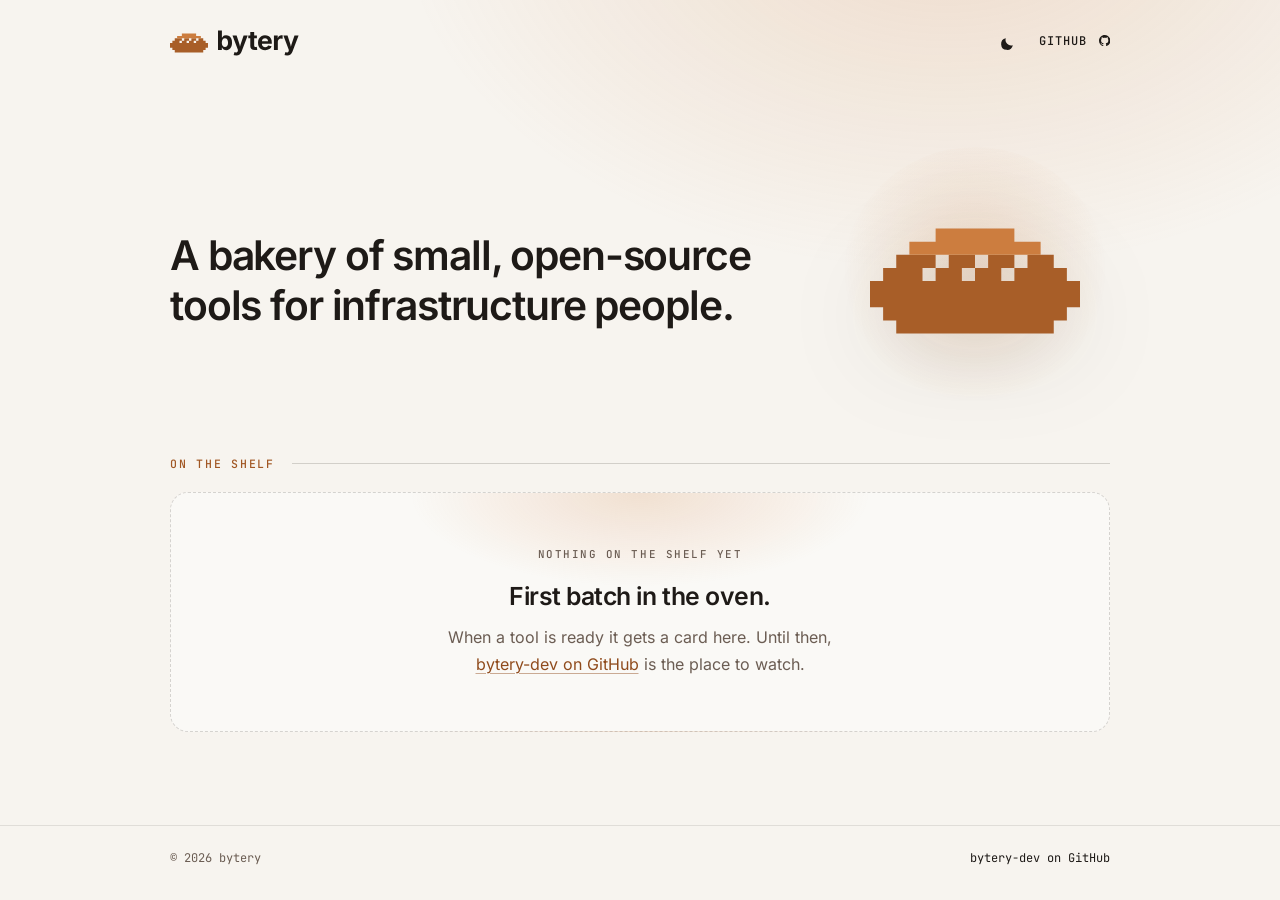
==== index.html @ 999999ab "bytery.dev: the bakery's storefront Static site: one page, one 404, self-hosted fonts, light/dark th" ====
<!doctype html>
<html lang="en">
<head>
<meta charset="utf-8">
<meta name="viewport" content="width=device-width, initial-scale=1">
<title>bytery — a bakery of bytes</title>
<meta name="description" content="bytery is where Matheus Moraes bakes small open-source tools, mostly for infrastructure people.">
<link rel="canonical" href="https://bytery.dev/">
<meta name="theme-color" content="#F7F4EF" media="(prefers-color-scheme: light)">
<meta name="theme-color" content="#1E1A17" media="(prefers-color-scheme: dark)">
<meta property="og:type" content="website">
<meta property="og:site_name" content="bytery">
<meta property="og:title" content="bytery — a bakery of bytes">
<meta property="og:description" content="Small, open-source tools for infrastructure people, baked by Matheus Moraes.">
<meta property="og:url" content="https://bytery.dev/">
<meta property="og:image" content="https://bytery.dev/assets/img/og-1200x630.png">
<meta property="og:image:width" content="1200">
<meta property="og:image:height" content="630">
<meta property="og:image:alt" content="The bytery logo: a pixel loaf beside the word bytery and the tagline a bakery of bytes.">
<meta name="twitter:card" content="summary_large_image">
<link rel="icon" href="favicon.ico" sizes="32x32">
<link rel="icon" href="favicon.svg" type="image/svg+xml">
<link rel="apple-touch-icon" href="apple-touch-icon.png">
<link rel="manifest" href="manifest.json">
<link rel="preload" href="assets/fonts/inter-latin.woff2" as="font" type="font/woff2" crossorigin>
<link rel="stylesheet" href="assets/site.css">
</head>
<body>
<a class="skip" href="#main">Skip to content</a>

<header class="site-head">
  <div class="wrap">
    <a class="brand" href="./" aria-label="bytery, home">
      <img class="for-light" src="assets/img/lockup-plain.svg" width="163" height="48" alt="bytery">
      <img class="for-dark" src="assets/img/lockup-plain-dark.svg" width="163" height="48" alt="">
    </a>
    <nav class="site-nav" aria-label="Elsewhere">
      <button class="theme-toggle" type="button" aria-label="Switch to dark theme">
        <svg class="for-light" viewBox="0 0 16 16" aria-hidden="true" focusable="false"><path d="M12.8 10.2A5.6 5.6 0 0 1 5.8 3.2a5.9 5.9 0 1 0 7 7z"/></svg>
        <svg class="for-dark" viewBox="0 0 16 16" aria-hidden="true" focusable="false"><circle cx="8" cy="8" r="3.1"/><path d="M8 1.1v1.7M8 13.2v1.7M1.1 8h1.7M13.2 8h1.7M3.1 3.1l1.2 1.2M11.7 11.7l1.2 1.2M12.9 3.1l-1.2 1.2M4.3 11.7l-1.2 1.2" fill="none" stroke="currentColor" stroke-width="1.3" stroke-linecap="round"/></svg>
      </button>
      <a href="https://github.com/bytery-dev">GitHub <svg class="gh-icon" viewBox="0 0 16 16" aria-hidden="true" focusable="false"><path d="M8 0C3.58 0 0 3.58 0 8c0 3.54 2.29 6.53 5.47 7.59.4.07.55-.17.55-.38 0-.19-.01-.82-.01-1.49-2.01.37-2.53-.49-2.69-.94-.09-.23-.48-.94-.82-1.13-.28-.15-.68-.52-.01-.53.63-.01 1.08.58 1.23.82.72 1.21 1.87.87 2.33.66.07-.52.28-.87.51-1.07-1.78-.2-3.64-.89-3.64-3.95 0-.87.31-1.59.82-2.15-.08-.2-.36-1.02.08-2.12 0 0 .67-.21 2.2.82.64-.18 1.32-.27 2-.27s1.36.09 2 .27c1.53-1.04 2.2-.82 2.2-.82.44 1.1.16 1.92.08 2.12.51.56.82 1.27.82 2.15 0 3.07-1.87 3.75-3.65 3.95.29.25.54.73.54 1.48 0 1.07-.01 1.93-.01 2.2 0 .21.15.46.55.38A8.01 8.01 0 0 0 16 8c0-4.42-3.58-8-8-8z"/></svg></a>
    </nav>
  </div>
</header>

<main id="main" class="wrap">
  <section class="hero">
    <h1>A bakery of small, open-source tools for infrastructure people.</h1>
    <div class="hero-mark" aria-hidden="true">
      <img class="for-light" src="assets/img/symbol.svg" width="200" height="200" alt="">
      <img class="for-dark" src="assets/img/symbol-dark.svg" width="200" height="200" alt="">
    </div>
  </section>

  <section class="shelf" aria-labelledby="shelf-title">
    <div class="shelf-head">
      <h2 id="shelf-title">On the shelf</h2>
      <span class="shelf-rule" aria-hidden="true"></span>
    </div>
    <div class="empty">
      <p class="empty-kicker">Nothing on the shelf yet</p>
      <p class="empty-title">First batch in the oven.</p>
      <p class="empty-note">When a tool is ready it gets a card here. Until then,
        <a href="https://github.com/bytery-dev">bytery-dev on GitHub</a> is the place to watch.</p>
    </div>
  </section>
</main>

<footer class="site-foot">
  <div class="wrap">
    <p>&copy; 2026 bytery</p>
    <p><a href="https://github.com/bytery-dev">bytery-dev on GitHub</a></p>
  </div>
</footer>

<script>
(() => {
  const root = document.documentElement;
  const key = "bytery-theme";
  const media = matchMedia("(prefers-color-scheme: dark)");
  const saved = () => { try { return localStorage.getItem(key); } catch { return null; } };
  const stored = saved();
  if (stored === "light" || stored === "dark") root.dataset.theme = stored;
  const effective = () => root.dataset.theme || (media.matches ? "dark" : "light");
  const metas = [...document.querySelectorAll('meta[name="theme-color"]')].map((m) => [m, m.media]);
  const buttons = document.querySelectorAll(".theme-toggle");
  const paint = () => {
    const dark = effective() === "dark";
    metas.forEach(([m, query]) => {
      const isDark = /dark/.test(query);
      m.media = root.dataset.theme ? (isDark === dark ? "all" : "not all") : query;
      m.content = isDark ? "#1E1A17" : "#F7F4EF";
    });
    buttons.forEach((b) => b.setAttribute("aria-label", dark ? "Switch to light theme" : "Switch to dark theme"));
  };
  paint();
  buttons.forEach((b) => b.addEventListener("click", () => {
    const next = effective() === "dark" ? "light" : "dark";
    root.dataset.theme = next;
    try { localStorage.setItem(key, next); } catch {}
    paint();
  }));
  media.addEventListener("change", () => { if (!saved()) paint(); });
})();
</script>
</body>
</html>
---- assets/site.css ----
/* bytery.dev — hand-written, no build step.
   Palette and type rules: projects/Bytery/brand/bytery/README.md */

@font-face {
  font-family: "Inter";
  font-style: normal;
  font-weight: 400 700;
  font-display: swap;
  src: url("fonts/inter-latin.woff2") format("woff2");
  unicode-range: U+0000-00FF, U+0131, U+0152-0153, U+02BB-02BC, U+02C6, U+02DA,
    U+02DC, U+0304, U+0308, U+0329, U+2000-206F, U+20AC, U+2122, U+2191, U+2193,
    U+2212, U+2215, U+FEFF, U+FFFD;
}
@font-face {
  font-family: "JetBrains Mono";
  font-style: normal;
  font-weight: 400 600;
  font-display: swap;
  src: url("fonts/jetbrains-mono-latin.woff2") format("woff2");
  unicode-range: U+0000-00FF, U+0131, U+0152-0153, U+02BB-02BC, U+02C6, U+02DA,
    U+02DC, U+0304, U+0308, U+0329, U+2000-206F, U+20AC, U+2122, U+2191, U+2193,
    U+2212, U+2215, U+FEFF, U+FFFD;
}

:root {
  color-scheme: light;
  --paper: #f7f4ef;
  --ink: #1e1a17;
  --crust: #a15724;     /* brand #A85E28, darkened to 4.9:1 on the off-white paper */
  --crown: #cc7d3f;
  --link: #8f4b1c;      /* 6.0:1 on paper; body text stays off the 4.5:1 crust */
  --muted: #6b5d53;     /* 5.8:1 on paper */
  --line: rgba(30, 26, 23, 0.17);
  --line-soft: rgba(30, 26, 23, 0.1);
  --card: rgba(255, 255, 255, 0.42);
  --glow: rgba(204, 125, 63, 0.2);
  --mark-shadow: 0 22px 44px rgba(30, 26, 23, 0.1);
}

/* Dark, unless the theme toggle has forced light. */
@media (prefers-color-scheme: dark) {
  :root:not([data-theme="light"]) {
    color-scheme: dark;
    --paper: #1e1a17;
    --ink: #f6efe3;
    --crust: #d9894a;      /* 6.3:1 on ink */
    --crown: #eba867;
    --link: #d9894a;
    --muted: #cbbfaf;      /* 9.5:1 on ink */
    --line: rgba(246, 239, 227, 0.2);
    --line-soft: rgba(246, 239, 227, 0.11);
    --card: rgba(246, 239, 227, 0.045);
    --glow: rgba(217, 137, 74, 0.16);
    --mark-shadow: 0 22px 44px rgba(0, 0, 0, 0.35);
  }
}

/* Dark, forced by the theme toggle. */
:root[data-theme="dark"] {
  color-scheme: dark;
  --paper: #1e1a17;
  --ink: #f6efe3;
  --crust: #d9894a;
  --crown: #eba867;
  --link: #d9894a;
  --muted: #cbbfaf;
  --line: rgba(246, 239, 227, 0.2);
  --line-soft: rgba(246, 239, 227, 0.11);
  --card: rgba(246, 239, 227, 0.045);
  --glow: rgba(217, 137, 74, 0.16);
  --mark-shadow: 0 22px 44px rgba(0, 0, 0, 0.35);
}

/* Theme-aware art: one of each pair is shown, CSS-only, so the site still
   follows the system theme with JavaScript switched off. */
.for-dark { display: none; }
@media (prefers-color-scheme: dark) {
  :root:not([data-theme="light"]) .for-light { display: none; }
  :root:not([data-theme="light"]) .for-dark { display: inline; }
}
:root[data-theme="dark"] .for-light { display: none; }
:root[data-theme="dark"] .for-dark { display: inline; }

*,
*::before,
*::after { box-sizing: border-box; }

html { -webkit-text-size-adjust: 100%; }

body {
  margin: 0;
  min-height: 100vh;
  display: flex;
  flex-direction: column;
  background: var(--paper);
  color: var(--ink);
  font: 400 1rem/1.65 "Inter", system-ui, -apple-system, "Segoe UI", sans-serif;
  font-synthesis-weight: none;
  text-rendering: optimizeLegibility;
  -webkit-font-smoothing: antialiased;
}

/* A warm light from the top right, like an oven door left ajar. */
body::before {
  content: "";
  position: fixed;
  inset: 0;
  z-index: -1;
  pointer-events: none;
  background: radial-gradient(820px 540px at 74% -10%, var(--glow), transparent 67%);
}

::selection { background: var(--crown); color: var(--ink); }

img { max-width: 100%; height: auto; }

a {
  color: var(--link);
  text-decoration-thickness: 1px;
  text-underline-offset: 0.18em;
  text-decoration-color: color-mix(in srgb, currentColor 45%, transparent);
  transition: color 0.15s ease, text-decoration-color 0.15s ease;
}
a:hover { text-decoration-color: currentColor; }
a:focus-visible {
  outline: 2px solid var(--ink);
  outline-offset: 3px;
  border-radius: 2px;
}

.wrap {
  width: min(100% - 2.75rem, 940px);
  margin-inline: auto;
}

.skip {
  position: absolute;
  left: -9999px;
  top: 0;
  background: var(--ink);
  color: var(--paper);
  padding: 0.65rem 1rem;
  border-radius: 8px;
  z-index: 20;
}
.skip:focus { left: 1rem; top: 1rem; }

/* Header ------------------------------------------------------------------ */

.site-head { padding-block: 1.5rem; }

.site-head .wrap {
  display: flex;
  align-items: center;
  justify-content: space-between;
  gap: 1.5rem;
}
.brand { display: inline-flex; line-height: 0; }
.brand img {
  height: clamp(30px, 4.4vw, 38px);
  width: auto;
}

.site-nav {
  display: flex;
  align-items: center;
  gap: 1.15rem;
}

.theme-toggle {
  display: inline-flex;
  align-items: center;
  justify-content: center;
  width: 1.6rem;
  height: 1.6rem;
  padding: 0;
  color: var(--ink);
  background: none;
  border: 0;
  border-radius: 4px;
  cursor: pointer;
  transition: color 0.15s ease;
}
.theme-toggle:hover { color: var(--link); }
.theme-toggle:focus-visible {
  outline: 2px solid var(--ink);
  outline-offset: 2px;
}
.theme-toggle svg {
  width: 1rem;
  height: 1rem;
  fill: currentColor;
}

.site-nav a {
  color: var(--ink);
  text-decoration: none;
  font: 500 0.75rem/1 "JetBrains Mono", ui-monospace, monospace;
  letter-spacing: 0.08em;
  text-transform: uppercase;
  white-space: nowrap;
  padding-bottom: 0.2rem;
  border-bottom: 1px solid transparent;
}
.site-nav a:hover { color: var(--link); border-bottom-color: var(--line); }
.site-nav .gh-icon {
  width: 0.95em;
  height: 0.95em;
  margin-left: 0.3em;
  vertical-align: -0.12em;
  fill: currentColor;
}

/* Hero -------------------------------------------------------------------- */

main { flex: 1; }

.hero {
  display: grid;
  grid-template-columns: minmax(0, 1fr) auto;
  align-items: center;
  gap: clamp(2rem, 7vw, 5.5rem);
  padding-block: clamp(3.25rem, 10vh, 6.5rem) clamp(3rem, 8vh, 5rem);
}

.hero h1 {
  margin: 0;
  max-width: 27ch;
  font-size: clamp(1.6rem, 3.6vw, 2.55rem);
  font-weight: 600;
  line-height: 1.22;
  letter-spacing: -0.028em;
  text-wrap: balance;
}

.hero h1 a { text-decoration-thickness: 2px; }

.hero-mark {
  position: relative;
  display: grid;
  place-items: center;
  width: clamp(150px, 22vw, 210px);
  /* reserve room for the halo (inset -14%) so it never widens the page */
  margin-inline-end: min(3.1vw, 30px);
  aspect-ratio: 1;
}
.hero-mark::before {
  content: "";
  position: absolute;
  inset: -14%;
  border-radius: 50%;
  background: radial-gradient(circle at 50% 46%, var(--glow), transparent 68%);
}
.hero-mark img {
  position: relative;
  width: 100%;
  filter: drop-shadow(var(--mark-shadow));
}

/* Shelf ------------------------------------------------------------------- */

.shelf { padding-bottom: clamp(3.5rem, 9vh, 6rem); }

.shelf-head {
  display: flex;
  align-items: center;
  gap: 1.1rem;
  margin-bottom: 1.4rem;
}
.shelf-head h2 {
  margin: 0;
  font: 500 0.72rem/1 "JetBrains Mono", ui-monospace, monospace;
  letter-spacing: 0.15em;
  text-transform: uppercase;
  color: var(--crust);
  white-space: nowrap;
}
.shelf-rule { flex: 1; height: 1px; background: var(--line); }

.empty {
  border: 1px dashed var(--line);
  border-radius: 18px;
  padding: clamp(2.25rem, 6vw, 3.4rem) clamp(1.35rem, 4vw, 2.5rem);
  text-align: center;
  background:
    radial-gradient(320px 130px at 50% 0%, var(--glow), transparent 72%),
    var(--card);
}

.empty-kicker {
  margin: 0 0 0.85rem;
  font: 500 0.68rem/1.4 "JetBrains Mono", ui-monospace, monospace;
  letter-spacing: 0.14em;
  text-transform: uppercase;
  color: var(--muted);
}
.empty-title {
  margin: 0 0 0.45rem;
  font-size: clamp(1.3rem, 2.4vw, 1.55rem);
  font-weight: 600;
  letter-spacing: -0.02em;
}
.empty-note {
  margin: 0 auto;
  max-width: 46ch;
  color: var(--muted);
  text-wrap: pretty;
}
.empty-note a { white-space: nowrap; }

/* 404 --------------------------------------------------------------------- */

.notfound {
  padding-block: clamp(4rem, 14vh, 9rem);
  max-width: 38rem;
}
.notfound-code {
  margin: 0 0 1.1rem;
  font: 500 0.72rem/1 "JetBrains Mono", ui-monospace, monospace;
  letter-spacing: 0.18em;
  color: var(--crust);
}
.notfound h1 {
  margin: 0 0 0.75rem;
  font-size: clamp(2rem, 6vw, 3.1rem);
  font-weight: 600;
  line-height: 1.08;
  letter-spacing: -0.035em;
}
.notfound-note { margin: 0 0 1.6rem; color: var(--muted); font-size: 1.05rem; }
.notfound-link { margin: 0; }
.notfound-link a { font-weight: 500; }

/* Footer ------------------------------------------------------------------ */

.site-foot {
  margin-top: auto;
  border-top: 1px solid var(--line-soft);
  padding-block: 1.4rem 2rem;
}
.site-foot .wrap {
  display: flex;
  flex-wrap: wrap;
  justify-content: space-between;
  gap: 0.5rem 1.5rem;
  font: 400 0.75rem/1.6 "JetBrains Mono", ui-monospace, monospace;
  color: var(--muted);
}
.site-foot p { margin: 0; }
.site-foot a { color: var(--ink); text-decoration: none; }
.site-foot a:hover { text-decoration: underline; }

/* Motion ------------------------------------------------------------------ */

@media (prefers-reduced-motion: no-preference) {
  .hero h1,
  .hero-mark,
  .empty {
    animation: rise 0.55s cubic-bezier(0.2, 0.7, 0.3, 1) both;
  }
  .hero-mark { animation-delay: 0.06s; }
  .empty { animation-delay: 0.12s; }
}

@keyframes rise {
  from { opacity: 0; transform: translateY(10px); }
  to { opacity: 1; transform: none; }
}

/* Small screens ----------------------------------------------------------- */

@media (max-width: 720px) {
  .wrap { width: min(100% - 2.25rem, 940px); }
  .hero { grid-template-columns: 1fr; padding-block: 2.75rem 3rem; }
  .hero h1 { max-width: none; }
  .hero-mark { display: none; }
  .empty { text-align: left; }
  .empty-note { margin-inline: 0; }
}
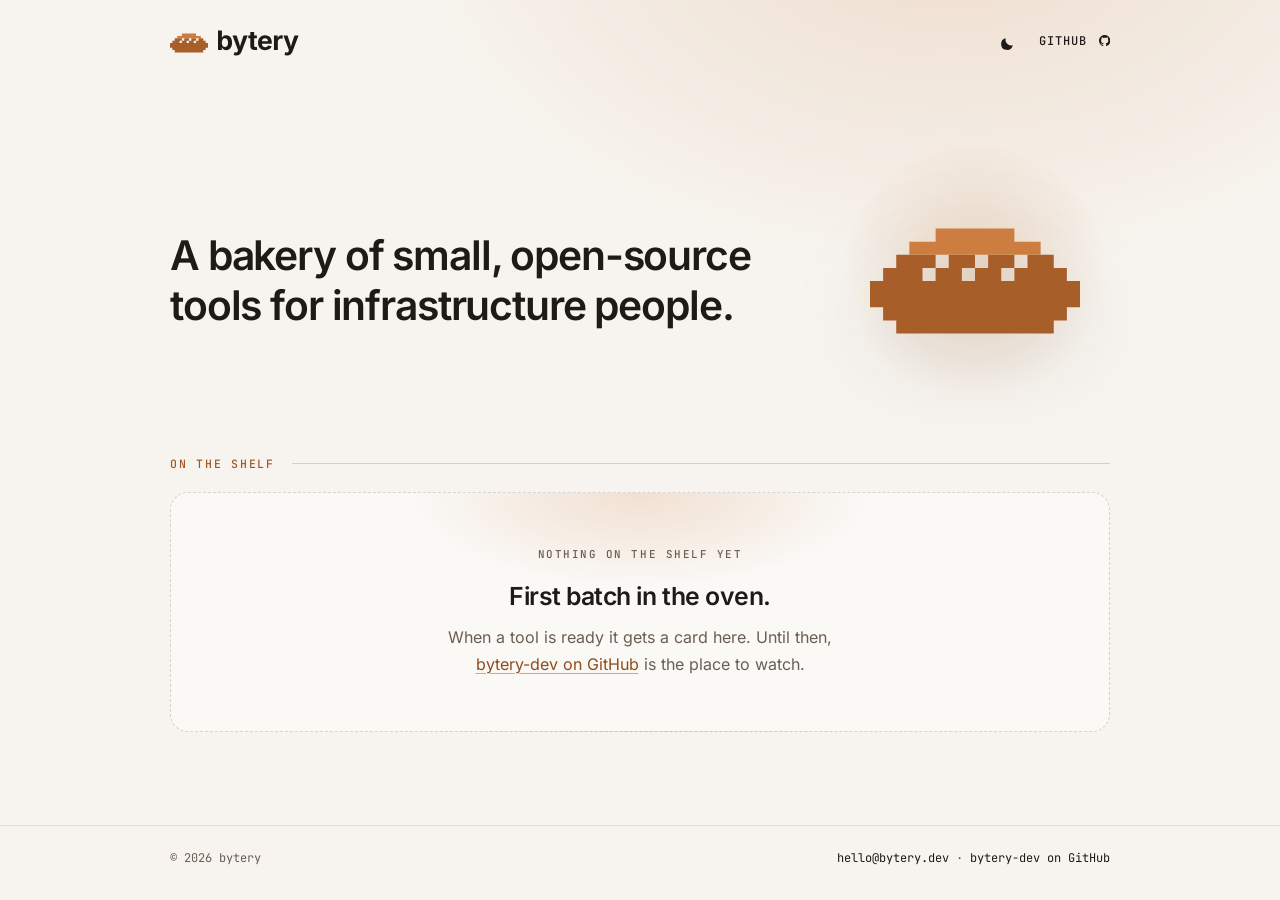
==== commit 33af8751: "footer: hello@bytery.dev Co-Authored-By: Claude Code <noreply@anthropic.com>" ====
--- a/index.html
+++ b/index.html
@@ -70,7 +70,7 @@
 <footer class="site-foot">
   <div class="wrap">
     <p>&copy; 2026 bytery</p>
-    <p><a href="https://github.com/bytery-dev">bytery-dev on GitHub</a></p>
+    <p><a href="mailto:hello@bytery.dev">hello@bytery.dev</a> &middot; <a href="https://github.com/bytery-dev">bytery-dev on GitHub</a></p>
   </div>
 </footer>
 
